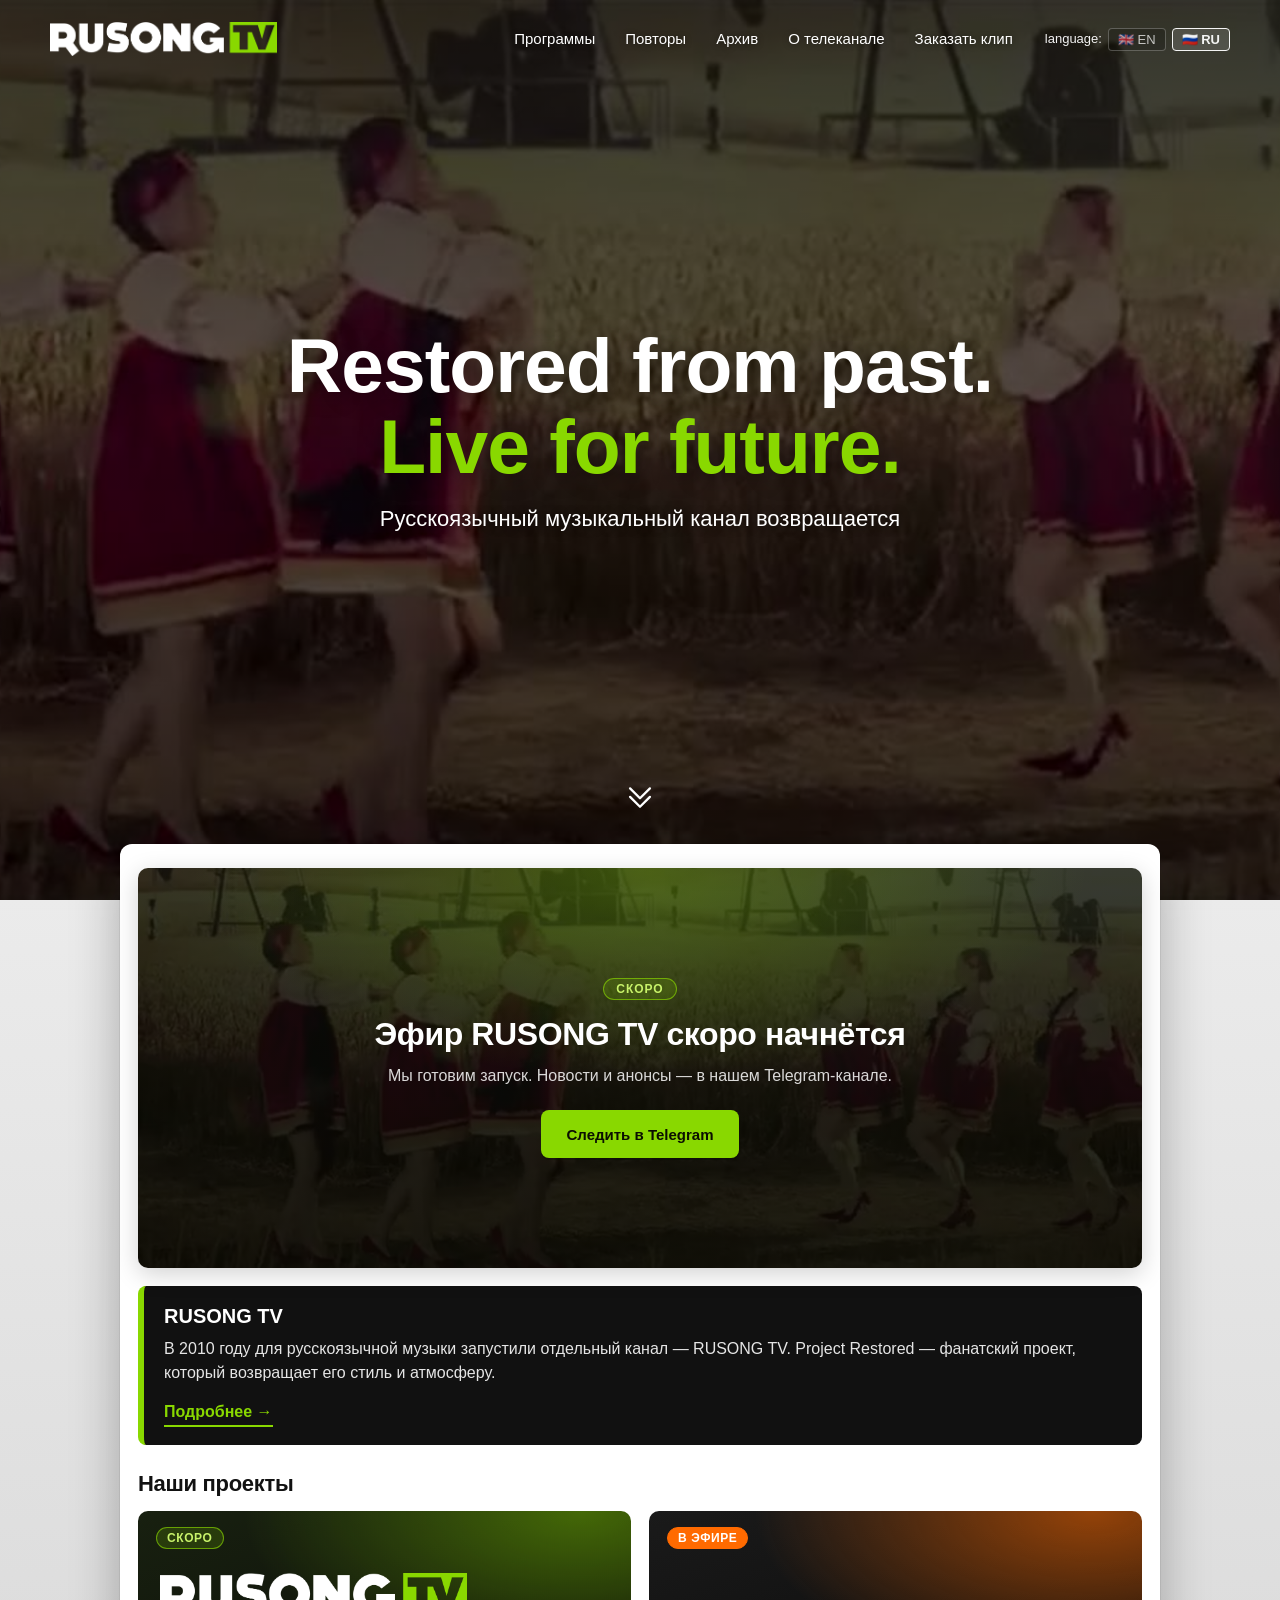
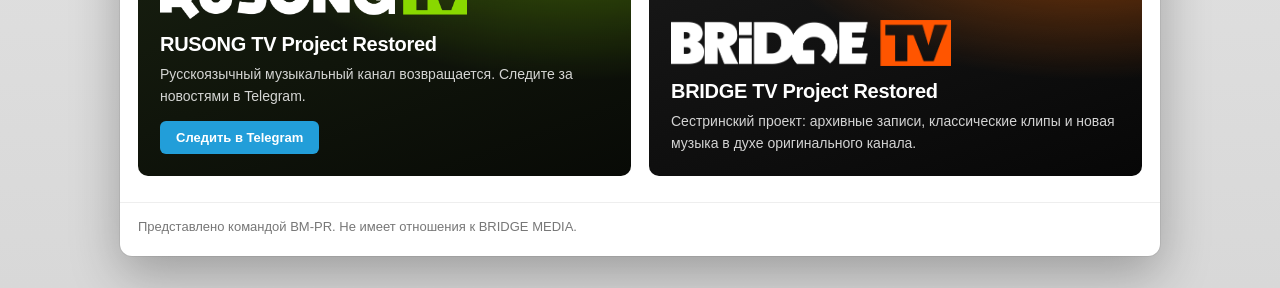
==== index.html @ b561be5f "v1.0 initial release" ====
<!doctype html>
<html lang="ru">
<head>
  <meta charset="utf-8" />
  <meta name="viewport" content="width=device-width, initial-scale=1" />
  <meta name="theme-color" content="#070707">
  <meta name="description" content="RUSONG TV: Project Restored — фанатский проект по возрождению русскоязычного музыкального канала">
  <title>RUSONG TV — Project Restored</title>
  <link rel="icon" href="favicon.ico" sizes="any">
  <link rel="icon" type="image/png" sizes="32x32" href="favicon-32.png">
  <link rel="icon" type="image/png" sizes="192x192" href="favicon-192.png">
  <link rel="apple-touch-icon" href="apple-touch-icon.png">
  <link rel="stylesheet" href="fonts.css">
  <link rel="stylesheet" href="home.css">
</head>
<body>
  <!-- HERO: видео на фоне -->
  <section class="hero-screen">
    <video class="hero-video" id="heroVideo" autoplay muted loop playsinline preload="auto" aria-hidden="true"></video>
    <noscript><video class="hero-video" autoplay muted loop playsinline aria-hidden="true" src="hero.webm"></video></noscript>
    <script>
      /* Выбор hero-видео по пропорциям экрана:
         широкий экран (16:9, 16:10, ультравайд) -> hero.webm / hero-wide.mp4,
         почти квадратный (4:3, 5:4) и телефон -> hero.mp4.
         Грузится только одно видео; при смене окна/поворота экрана выбор обновляется. */
      (function () {
        var v = document.getElementById('heroVideo');
        if (!v) return;
        if (window.matchMedia && matchMedia('(prefers-reduced-motion: reduce)').matches) return; /* без анимации — видео не грузим */
        var net = navigator.connection || {};
        if (net.saveData || /(^|-)2g$/.test(net.effectiveType || '')) return;                    /* экономия трафика / очень медленная сеть */

        var WIDE_FROM = 1.5;   /* ширина/высота блока: от 1.5 (3:2) и шире — «широкое» видео */
        var PHONE_MAX = 760;   /* экран уже этого (телефон в портрете) — лёгкое вертикальное видео */
        var VIDEOS = {
          wide:  [['hero.webm', 'video/webm'], ['hero-wide.mp4', 'video/mp4']], /* hero-wide.mp4 — необязательный запасной для Safari */
          std:   [['hero.mp4',  'video/mp4']],
          phone: [['hero-mobile.mp4', 'video/mp4'], ['hero.mp4', 'video/mp4']]  /* нет hero-mobile.mp4 — возьмётся hero.mp4 */
        };
        var hero = v.parentNode, current = null, timer;

        function pick() {
          var w = hero.clientWidth || window.innerWidth;
          var h = hero.clientHeight || window.innerHeight;
          var kind = (w <= PHONE_MAX) ? 'phone' : (w / h >= WIDE_FROM ? 'wide' : 'std');
          if (kind === current) return;
          current = kind;
          v.innerHTML = '';
          VIDEOS[kind].forEach(function (f) {
            var s = document.createElement('source');
            s.src = f[0]; s.type = f[1];
            v.appendChild(s);
          });
          v.load();
          var p = v.play();
          if (p && p.catch) p.catch(function () {});
        }

        pick();
        window.addEventListener('resize', function () { clearTimeout(timer); timer = setTimeout(pick, 250); });

        /* видео вне экрана не крутим — экономим батарею */
        if ('IntersectionObserver' in window) {
          new IntersectionObserver(function (e) {
            if (e[0].isIntersecting) { var p = v.play(); if (p && p.catch) p.catch(function () {}); }
            else v.pause();
          }, { threshold: 0.05 }).observe(hero);
        }
      })();
    </script>

  <header class="site-header">
    <div class="logo">
      <a href="index.html">
        <img src="logo.png" alt="RUSONG TV" height="34">
      </a>
    </div>
    <nav id="siteNav">
        <a href="shows.html" data-i18n="nav_shows">Программы</a>
        <a href="repeats.html" data-i18n="nav_repeats">Повторы</a>
        <a href="identity.html" data-i18n="nav_identity">Архив</a>
        <a href="about.html" data-i18n="nav_about">О телеканале</a>
        <a href="order.html" data-i18n="nav_order">Заказать клип</a>
    </nav>
    <div class="top-right">
      <div class="lang">
        language:
        <button class="lang-btn" onclick="setLang('en')">🇬🇧 EN</button>
        <button class="lang-btn active" onclick="setLang('ru')">🇷🇺 RU</button>
      </div>
    </div>
    <button class="burger" type="button" aria-label="Menu" aria-expanded="false" aria-controls="siteNav"><span></span><span></span><span></span></button>
  </header>

    <div class="hero-overlay"></div>
    <div class="hero-content">
      <h1>Restored from past.<span>Live for future.</span></h1>
      <p data-i18n="hero_tagline">Русскоязычный музыкальный канал возвращается</p>
    </div>

    <a class="hero-scroll" href="#live" aria-label="Scroll down">
      <svg viewBox="0 0 24 24" fill="none" stroke="currentColor" stroke-width="1.6" stroke-linecap="round" stroke-linejoin="round" aria-hidden="true">
        <polyline points="5 8 12 15 19 8"></polyline>
        <polyline points="5 14 12 21 19 14"></polyline>
      </svg>
    </a>
  </section>

  <div class="page">

    <!-- Скоро в эфире -->
    <section id="live" class="live-section">
      <div class="live-soon">
        <div class="live-soon__inner">
          <span class="live-soon__badge" data-i18n="soon_badge">Скоро</span>
          <h2 data-i18n="soon_title">Эфир RUSONG TV скоро начнётся</h2>
          <p data-i18n="soon_text">Мы готовим запуск. Новости и анонсы — в нашем Telegram-канале.</p>
          <a class="soon-btn" href="https://t.me/rtv_restored" target="_blank" rel="noopener" data-i18n="soon_btn">Следить в Telegram</a>
        </div>
      </div>
    </section>

    <!-- О канале -->
    <section class="history-today">
      <div class="history-card">
        <h2 data-i18n="about_title">RUSONG TV</h2>
        <p data-i18n="about_text">В 2010 году для русскоязычной музыки запустили отдельный канал — RUSONG TV. Project Restored — фанатский проект, который возвращает его стиль и атмосферу.</p>
        <a href="about.html" data-i18n="about_more">Подробнее →</a>
      </div>
    </section>

    <!-- Наши проекты -->
    <section class="projects">
      <h2 class="projects-title" data-i18n="projects_title">Наши проекты</h2>
      <div class="projects-grid">

        <a class="proj proj-rusong" href="https://t.me/rtv_restored" target="_blank" rel="noopener">
          <span class="proj-badge" data-i18n="badge_soon">Скоро</span>
          <div class="proj-body">
            <img class="proj-logo" src="logo.png" alt="RUSONG TV">
            <h3>RUSONG TV Project Restored</h3>
            <p data-i18n="proj_rus_text">Русскоязычный музыкальный канал возвращается. Следите за новостями в Telegram.</p>
            <span class="proj-link" data-i18n="proj_rus_btn">Следить в Telegram</span>
          </div>
        </a>

        <a class="proj proj-btv" href="https://btvrestored.ru/" target="_blank" rel="noopener">
          <span class="proj-badge proj-badge--live" data-i18n="badge_live">В эфире</span>
          <div class="proj-body">
            <img class="proj-logo" src="bridge-logo.png" alt="BRIDGE TV">
            <h3>BRIDGE TV Project Restored</h3>
            <p data-i18n="proj_btv_text">Сестринский проект: архивные записи, классические клипы и новая музыка в духе оригинального канала.</p>
          </div>
        </a>

      </div>
    </section>

    <footer>
      <span data-i18n="footer">Представлено командой BM-PR. Не имеет отношения к BRIDGE MEDIA.</span>
    </footer>
  </div>

  <script>
    var i18n = {
  "en": {
    "nav_shows": "Shows",
    "nav_repeats": "Repeats",
    "nav_identity": "Archive",
    "nav_about": "About",
    "nav_order": "Order clip",
    "footer": "Presented by BM-PR. Not affiliated with BRIDGE MEDIA.",
    "hero_tagline": "The Russian-language music channel is coming back",
    "soon_badge": "Coming soon",
    "soon_title": "RUSONG TV is about to go on air",
    "soon_text": "We are preparing the launch. News and announcements are in our Telegram channel.",
    "soon_btn": "Follow on Telegram",
    "about_title": "RUSONG TV",
    "about_text": "In 2010 a separate channel for Russian-language music — RUSONG TV — was launched. Project Restored is a fan project that brings back its style and atmosphere.",
    "about_more": "Read more →",
    "projects_title": "Our projects",
    "badge_soon": "Coming soon",
    "badge_live": "On air",
    "proj_rus_text": "The Russian-language music channel is coming back. Follow the news on Telegram.",
    "proj_rus_btn": "Follow on Telegram",
    "proj_btv_text": "Sister project: archive broadcasts, classic clips and new music in the spirit of the original channel."
  },
  "ru": {
    "nav_shows": "Программы",
    "nav_repeats": "Повторы",
    "nav_identity": "Архив",
    "nav_about": "О телеканале",
    "nav_order": "Заказать клип",
    "footer": "Представлено командой BM-PR. Не имеет отношения к BRIDGE MEDIA.",
    "hero_tagline": "Русскоязычный музыкальный канал возвращается",
    "soon_badge": "Скоро",
    "soon_title": "Эфир RUSONG TV скоро начнётся",
    "soon_text": "Мы готовим запуск. Новости и анонсы — в нашем Telegram-канале.",
    "soon_btn": "Следить в Telegram",
    "about_title": "RUSONG TV",
    "about_text": "В 2010 году для русскоязычной музыки запустили отдельный канал — RUSONG TV. Project Restored — фанатский проект, который возвращает его стиль и атмосферу.",
    "about_more": "Подробнее →",
    "projects_title": "Наши проекты",
    "badge_soon": "Скоро",
    "badge_live": "В эфире",
    "proj_rus_text": "Русскоязычный музыкальный канал возвращается. Следите за новостями в Telegram.",
    "proj_rus_btn": "Следить в Telegram",
    "proj_btv_text": "Сестринский проект: архивные записи, классические клипы и новая музыка в духе оригинального канала."
  }
};

    function setLang(lang) {
      if (!i18n[lang]) lang = 'ru';
      document.querySelectorAll('[data-i18n]').forEach(function (el) {
        var key = el.getAttribute('data-i18n');
        if (i18n[lang][key]) el.textContent = i18n[lang][key];
      });
      document.documentElement.lang = lang;
      document.querySelectorAll('.lang-btn').forEach(function (btn) {
        btn.classList.toggle('active', btn.getAttribute('onclick').indexOf("'" + lang + "'") !== -1);
      });
      try { localStorage.setItem('lang', lang); } catch (e) {}
    }

    var savedLang = 'ru';
    try { savedLang = localStorage.getItem('lang') || 'ru'; } catch (e) {}
    setLang(savedLang);
  </script>
  <script src="menu.js" defer></script>
</body>
</html>
---- home.css ----
/* ===== BRIDGE TV — Project Restored: главная страница ===== */
:root{
  --bg:#f2f2f2;
  --panel:#fff;
  --black:#070707;
  --accent:#89d800;
  --accent2:#a6e22e;
  --text:#222;
  --line:#e6e6e6;
  --blue:#235fa8;
}
*{box-sizing:border-box}
html{scroll-behavior:smooth}
body{
  margin:0;
  font-family:'Gotham Pro', Roboto, Arial, Helvetica, sans-serif;
  background:linear-gradient(180deg,#fbfbfb 0%, #ededed 42%, #d8d8d8 100%);
  color:var(--text);
}
a{color:inherit;text-decoration:none}

/* ---------- HERO: видео на фоне ---------- */
.hero-screen{
  position:relative;
  height:100vh;
  height:100svh;
  min-height:560px;
  overflow:hidden;
  background:#0b0b0b url("hero-poster.jpg") center / cover no-repeat;
  color:#fff;
}
.hero-video{
  position:absolute;
  inset:0;
  width:100%;
  height:100%;
  object-fit:cover;          /* 4:3 видео заполняет любой экран */
  object-position:center 40%;/* какую часть кадра сохранять при обрезке */
  z-index:0;
}
.hero-overlay{
  position:absolute;
  inset:0;
  z-index:1;
  background:
    linear-gradient(180deg, rgba(0,0,0,.80) 0%, rgba(0,0,0,.66) 38%, rgba(0,0,0,.68) 62%, rgba(0,0,0,.80) 100%);
}

/* шапка поверх видео */
.site-header{
  position:relative;
  z-index:3;
  width:min(1180px, calc(100% - 48px));
  margin:0 auto;
  padding:22px 0;
  display:flex;
  align-items:center;
  gap:32px;
}
.logo{display:flex;align-items:center;flex:0 0 auto}
.logo img{display:block;height:34px;width:auto;max-width:100%}
.site-header nav{
  display:flex;
  gap:30px;
  margin-left:auto;
  font-size:15px;
  font-weight:500;
}
.site-header nav a{
  color:#fff;
  padding:6px 0;
  border-bottom:2px solid transparent;
  text-shadow:0 1px 6px rgba(0,0,0,.45);
  transition:border-color .15s, color .15s;
}
.site-header nav a:hover{border-color:var(--accent)}
.top-right{
  flex:0 0 auto;
  font-size:13px;
  line-height:1.7;
  text-align:right;
}
.top-right .lang{
  display:flex;
  align-items:center;
  justify-content:flex-end;
  gap:6px;
  opacity:.95;
}
.lang-btn{
  background:rgba(0,0,0,.25);
  border:1px solid rgba(255,255,255,.35);
  color:#fff;
  border-radius:4px;
  padding:3px 9px;
  font-size:13px;
  font-family:inherit;
  cursor:pointer;
  opacity:.75;
  transition:opacity .15s, background .15s;
}
.lang-btn:hover{opacity:1}
.lang-btn.active{opacity:1;border-color:#fff;font-weight:700;background:rgba(255,255,255,.14)}

/* заголовок по центру */
.hero-content{
  position:absolute;
  inset:0;
  z-index:2;
  display:flex;
  flex-direction:column;
  align-items:center;
  justify-content:center;
  text-align:center;
  padding:0 24px 40px;
  pointer-events:none;
}
.hero-content h1{
  margin:0 0 16px;
  font-size:clamp(34px, 6vw, 88px);
  font-weight:900;
  line-height:1.05;
  letter-spacing:-1px;
  text-shadow:0 2px 24px rgba(0,0,0,.45);
}
.hero-content h1 span{display:block;color:var(--accent)}
.hero-content p{
  margin:0;
  max-width:760px;
  font-size:clamp(16px, 1.8vw, 22px);
  line-height:1.45;
  text-shadow:0 1px 10px rgba(0,0,0,.5);
}

/* стрелка вниз */
.hero-scroll{
  position:absolute;
  z-index:3;
  left:50%;
  bottom:84px;
  width:44px;
  height:44px;
  margin-left:-22px;
  display:flex;
  align-items:center;
  justify-content:center;
  color:#fff;
  animation:hero-bounce 2s ease-in-out infinite;
}
.hero-scroll svg{width:34px;height:34px}
@keyframes hero-bounce{
  0%,100%{transform:translateY(0);opacity:.75}
  50%{transform:translateY(8px);opacity:1}
}

/* ---------- Контент под героем ---------- */
.page{
  position:relative;
  z-index:4;
  width:min(1040px, calc(100% - 24px));
  margin:-56px auto 32px;
  background:var(--panel);
  border-radius:12px;
  overflow:hidden;
  box-shadow:0 18px 50px rgba(0,0,0,.28), 0 0 0 1px rgba(0,0,0,.06);
}
#live{scroll-margin-top:12px}

.video-frame{
  position:relative;
  width:100%;
  aspect-ratio:16/9;
  min-height:220px;
  background:#000;
  border-radius:10px;
  overflow:hidden;
  box-shadow:0 6px 24px rgba(0,0,0,.18);
}
.video-frame iframe{
  position:absolute;
  inset:0;
  width:100%;
  height:100%;
  border:0;
  background:#000;
}
.video-fallback{
  display:inline-flex;
  align-items:center;
  justify-content:center;
  margin-top:10px;
  padding:10px 16px;
  background:var(--accent);
  border-radius:6px;
  font-size:13px;
  color:#fff;
  font-weight:700;
  box-shadow:0 2px 0 rgba(0,0,0,.16);
  transition:background .15s;
}
.video-fallback:hover{background:var(--accent2)}
.video-note{
  display:inline-block;
  margin-left:10px;
  font-size:12px;
  color:#777;
}

/* форма «Написать на экран» (часть стилей задана inline в HTML) */
#msg-box input:focus,
#msg-box select:focus{
  border-color:var(--accent) !important;
  box-shadow:0 0 0 3px rgba(137,216,0,.18);
}
#msgBtn:hover:not(:disabled){background:var(--accent2) !important}
#msgBtn:disabled{opacity:.6;cursor:not-allowed !important}

.msg-preview{
  margin-top:12px;
  padding:10px 12px;
  background:#fff;
  border:1px dashed #d2d2d2;
  border-radius:6px;
  color:#333;
  font-size:13px;
  min-height:38px;
}
.request-status{
  margin-top:10px;
  padding:9px 11px;
  border-radius:6px;
  background:#fff;
  border:1px solid #e2e2e2;
  color:#666;
  font-size:13px;
  display:none;
}
.request-status.visible{display:block}

.history-today{padding:18px 18px 0}
.history-card{
  background:#111;
  color:#fff;
  border-radius:8px;
  padding:18px 20px;
  border-left:6px solid var(--accent);
}
.history-card h2{margin:0 0 8px;font-size:20px;color:#fff}
.history-card p{margin:0;line-height:1.5;color:#e5e5e5}

.page > footer{
  margin-top:20px;
  padding:16px 18px 22px;
  color:#777;
  font-size:13px;
  border-top:1px solid #eee;
}

/* ---------- Адаптив ---------- */
@media (max-width:860px){
  .hero-screen{height:86vh;height:86svh;min-height:480px}
  .site-header{flex-wrap:wrap;gap:12px 16px;padding:16px 0}
  .logo img{height:28px}
  .top-right{margin-left:auto}
  .site-header nav{order:3;width:100%;margin-left:0;gap:8px 20px;flex-wrap:wrap;font-size:14px}
  .hero-scroll{bottom:72px}
  .video-frame{min-height:180px}
}

/* ---------- Без анимации, если так настроена система ---------- */
@media (prefers-reduced-motion:reduce){
  html{scroll-behavior:auto}
  .hero-video{display:none}
  .hero-scroll{animation:none}
}

/* ---------- Наши проекты ---------- */
.projects{padding:26px 18px 6px}
.projects-title{
  margin:0 0 14px;
  font-size:22px;
  font-weight:900;
  letter-spacing:-.3px;
  color:#111;
}
.projects-grid{
  display:grid;
  grid-template-columns:repeat(2, 1fr);
  gap:18px;
}
.proj{
  position:relative;
  display:flex;
  align-items:flex-end;
  min-height:260px;
  padding:22px;
  border-radius:10px;
  overflow:hidden;
  color:#fff;
  background:#111;
  transition:transform .2s, box-shadow .2s;
}
.proj:hover{transform:translateY(-3px);box-shadow:0 14px 30px rgba(0,0,0,.28)}
/* Фоны плиток. Чтобы поставить картинку:
   .proj-rusong{background-image:linear-gradient(...), url("rusong-bg.jpg")} */
.proj-btv{
  background:
    radial-gradient(520px 260px at 90% 0%, rgba(137,216,0,.55), transparent 65%),
    linear-gradient(160deg, #1a1a1a 0%, #070707 100%);
}
.proj-rusong{
  background:
    radial-gradient(520px 260px at 90% 0%, rgba(137,216,0,.42), transparent 65%),
    linear-gradient(160deg, #182010 0%, #080a06 100%);
}
.proj-rusong .proj-badge{
  background:rgba(137,216,0,.16);
  border-color:rgba(137,216,0,.65);
  color:#c8f26a;
}
.proj-badge{
  position:absolute;
  top:16px;
  left:18px;
  padding:3px 10px;
  font-size:12px;
  font-weight:700;
  letter-spacing:.05em;
  text-transform:uppercase;
  color:#fff;
  background:rgba(255,255,255,.16);
  border:1px solid rgba(255,255,255,.3);
  border-radius:20px;
}
.proj-badge--live{background:var(--accent);border-color:var(--accent)}
.proj-body{position:relative;width:100%}
.proj-logo{display:block;height:46px;width:auto;max-width:70%;margin:0 0 14px}
.proj h3{margin:0 0 8px;font-size:20px;font-weight:900;letter-spacing:-.3px}
.proj p{margin:0;font-size:14px;line-height:1.55;color:rgba(255,255,255,.82)}
.proj-link{
  display:inline-block;
  margin-top:14px;
  padding:9px 16px;
  font-size:13px;
  font-weight:700;
  color:#fff;
  background:#229ED9;
  border-radius:6px;
}
@media (max-width:860px){
  .projects-grid{grid-template-columns:1fr}
  .proj{min-height:220px}
}
@media (prefers-reduced-motion:reduce){
  .proj{transition:none}
  .proj:hover{transform:none}
}

/* ======================================================
   ТЕЛЕФОНЫ
   ====================================================== */
html{-webkit-text-size-adjust:100%;text-size-adjust:100%}
a,button,select{-webkit-tap-highlight-color:transparent;touch-action:manipulation}

@media (max-width:860px){
  /* шапка: 1-я строка — логотип + язык, 2-я — меню, которое листается пальцем */
  .logo a, .logo{min-height:44px;display:flex;align-items:center}
  .top-right .lang{font-size:0;gap:8px}              /* прячем слово «language:» */
  .lang-btn{
    min-height:44px;padding:0 10px;
    font-size:14px;
  }
  .site-header nav{
    flex-wrap:nowrap;
    overflow-x:auto;
    -webkit-overflow-scrolling:touch;
    scrollbar-width:none;
    gap:4px;
    margin:0 -4px;
    padding:0 4px;
  }
  .site-header nav::-webkit-scrollbar{display:none}
  .site-header nav a{
    flex:0 0 auto;
    display:flex;align-items:center;
    min-height:44px;
    padding:0 12px;
    white-space:nowrap;
    border-bottom:2px solid transparent;
  }
}
/* на сенсорных экранах «наведение» не должно залипать */
@media (hover:none){
  .card:hover,.asset:hover,.proj:hover,.pill:hover,.btn:hover,
  .sw-prev:hover,.sw-next:hover,.social-link:hover{transform:none}
  .card:hover .card-thumb img{transform:none}
}

@media (max-width:640px){
  /* форма «Написать на экран» — поля крупные, на всю ширину, без авто-зума iOS (шрифт 16px) */
  #msg-box{padding:14px !important}
  .msg-row{gap:12px !important}
  .msg-f{flex:1 1 100% !important;min-width:0 !important}
  .msg-f--type,.msg-f--btn{flex:1 1 calc(50% - 6px) !important}
  #msg-box label{font-size:12px !important}
  #msg-box input,#msg-box select{
    width:100% !important;
    min-height:46px;
    font-size:16px !important;
  }
  #msgBtn{width:100%;min-height:46px;font-size:16px !important}
  .video-fallback{min-height:44px;width:100%;margin-top:12px}
  .video-note{display:block;margin:8px 0 0}
  .proj{padding:18px}
}

@media (max-width:480px){
  .site-header{gap:8px 12px}
  .logo img{height:26px}
}

/* узкие ноутбуки / планшеты в альбомной ориентации (861–1000px): меню переносится на 2-ю строку */
@media (min-width:861px) and (max-width:1000px){
  .site-header{flex-wrap:wrap;gap:8px 20px}
  .top-right{margin-left:auto}
  .site-header nav{order:3;width:100%;margin-left:0;gap:28px}
}

/* ---- Плитки «Наши проекты»: бейдж больше не налезает на логотип ---- */
.proj{padding-top:62px}
.proj-badge{z-index:2}
.history-card h2{line-height:1.25}
@media (max-width:640px){
  .proj{padding:58px 18px 20px;min-height:0}
  .proj-logo{height:34px;max-width:72%;margin-bottom:12px}
  .proj h3{font-size:18px}
  .proj-badge{top:14px;left:16px}
}

/* ======================================================
   МЕНЮ-«БУРГЕР» НА ТЕЛЕФОНАХ (до 860px). На ПК не влияет.
   ====================================================== */
.burger{display:none}
@media (max-width:860px){
  .site-header{flex-wrap:nowrap;gap:12px}
  .site-header .logo{position:relative;z-index:60}

  /* кнопка */
  .burger{
    display:flex;flex-direction:column;align-items:center;justify-content:center;gap:6px;
    position:relative;z-index:60;
    flex:0 0 auto;margin-left:auto;
    width:46px;height:46px;padding:0;
    background:rgba(0,0,0,.25);
    border:1.5px solid rgba(255,255,255,.75);
    border-radius:50%;
    cursor:pointer;
  }
  .burger span{
    display:block;width:20px;height:2px;background:#fff;border-radius:2px;
    transition:transform .3s ease, opacity .2s ease;
  }
  body.menu-open .burger span:nth-child(1){transform:translateY(8px) rotate(45deg)}
  body.menu-open .burger span:nth-child(2){opacity:0}
  body.menu-open .burger span:nth-child(3){transform:translateY(-8px) rotate(-45deg)}

  /* полноэкранное меню */
  .site-header nav{
    position:fixed;inset:0;z-index:50;
    display:flex;flex-direction:column;align-items:center;justify-content:center;
    gap:4px;margin:0;padding:80px 24px 150px;
    width:auto;order:0;overflow:visible;
    background:#070707;
    opacity:0;visibility:hidden;pointer-events:none;
    transform:translateY(-12px);
    transition:opacity .28s ease, transform .28s ease, visibility 0s linear .28s;
  }
  .site-header nav a{
    justify-content:center;
    min-height:54px;padding:0 6px;
    font-size:22px;font-weight:700;
    border-bottom:2px solid transparent;
    opacity:0;transform:translateY(14px);
    transition:opacity .35s ease, transform .35s ease, color .15s, border-color .15s;
  }
  .site-header nav a.active{color:var(--accent);border-bottom-color:var(--accent)}

  /* выбор языка — внизу меню */
  .top-right{
    position:fixed;left:0;right:0;
    bottom:calc(44px + env(safe-area-inset-bottom));
    z-index:51;margin:0;text-align:center;
    opacity:0;visibility:hidden;pointer-events:none;
    transform:translateY(10px);
    transition:opacity .3s ease .12s, transform .3s ease .12s, visibility 0s linear .42s;
  }
  .top-right .lang{justify-content:center;gap:12px}
  .lang-btn{min-height:48px;padding:0 24px;font-size:16px}

  /* открыто */
  body.menu-open{overflow:hidden}
  body.menu-open .site-header{z-index:1000}
  body.menu-open .site-header nav{
    opacity:1;visibility:visible;pointer-events:auto;transform:none;
    transition:opacity .28s ease, transform .28s ease, visibility 0s;
  }
  body.menu-open .site-header nav a{opacity:1;transform:none}
  body.menu-open .site-header nav a:nth-child(1){transition-delay:.06s}
  body.menu-open .site-header nav a:nth-child(2){transition-delay:.11s}
  body.menu-open .site-header nav a:nth-child(3){transition-delay:.16s}
  body.menu-open .site-header nav a:nth-child(4){transition-delay:.21s}
  body.menu-open .site-header nav a:nth-child(5){transition-delay:.26s}
  body.menu-open .top-right{opacity:1;visibility:visible;pointer-events:auto;transform:none;transition:opacity .3s ease .3s, transform .3s ease .3s, visibility 0s}
}
@media (max-width:860px) and (prefers-reduced-motion:reduce){
  .burger span,.site-header nav,.site-header nav a,.top-right{transition:none !important}
}


/* ======================================================
   RUSONG TV: Project Restored — доработки
   ====================================================== */
/* BRIDGE-плитка сохраняет свои фирменные оранжевые цвета */
.proj-btv{
  background:
    radial-gradient(520px 260px at 90% 0%, rgba(255,106,0,.55), transparent 65%),
    linear-gradient(160deg, #1a1a1a 0%, #070707 100%);
}
.proj-btv .proj-badge--live{background:#ff6a00;border-color:#ff6a00;color:#fff}

/* на ярко-зелёном белый текст плохо читается — тёмный */
.video-fallback{color:#0b0f00}

/* блок «Скоро в эфире» вместо плеера */
.live-section{padding:24px 18px 0}
.live-soon{
  position:relative;
  display:flex;align-items:center;justify-content:center;text-align:center;
  min-height:clamp(280px, 40vw, 400px);
  padding:32px 22px;
  border-radius:10px;
  overflow:hidden;
  color:#fff;
  background:
    radial-gradient(640px 300px at 50% 0%, rgba(137,216,0,.30), transparent 70%),
    linear-gradient(rgba(6,9,3,.80), rgba(6,9,3,.90)),
    url("hero-poster.jpg") center / cover no-repeat,
    #080a06;
  box-shadow:0 6px 24px rgba(0,0,0,.18);
}
.live-soon__inner{max-width:560px}
.live-soon__badge{
  display:inline-block;margin-bottom:16px;padding:3px 12px;
  font-size:12px;font-weight:700;letter-spacing:.08em;text-transform:uppercase;
  color:#c8f26a;border:1px solid rgba(137,216,0,.65);background:rgba(137,216,0,.16);
  border-radius:20px;
}
.live-soon h2{margin:0 0 10px;font-size:clamp(22px, 3.2vw, 32px);font-weight:900;letter-spacing:-.4px;line-height:1.15}
.live-soon p{margin:0 auto 22px;font-size:16px;line-height:1.6;color:rgba(255,255,255,.84)}
.soon-btn{
  display:inline-flex;align-items:center;justify-content:center;
  min-height:48px;padding:0 26px;
  font-size:15px;font-weight:700;
  color:#0b0f00;background:var(--accent);
  border-radius:8px;
  box-shadow:0 2px 0 rgba(0,0,0,.2);
  transition:background .15s, transform .15s;
}
.soon-btn:hover{background:var(--accent2);transform:translateY(-2px)}

/* ссылка в карточке «о канале» */
.history-card a{
  display:inline-block;margin-top:12px;padding:6px 0 4px;
  font-weight:700;color:var(--accent);border-bottom:2px solid var(--accent);
  transition:color .15s;
}
.history-card a:hover{color:var(--accent2);border-color:var(--accent2)}

@media (max-width:640px){
  .live-section{padding:18px 14px 0}
  .live-soon{padding:26px 16px;min-height:300px}
  .soon-btn{width:100%}
  .history-today,.projects{padding-left:14px;padding-right:14px}
}
@media (hover:none){ .soon-btn:hover{transform:none} }
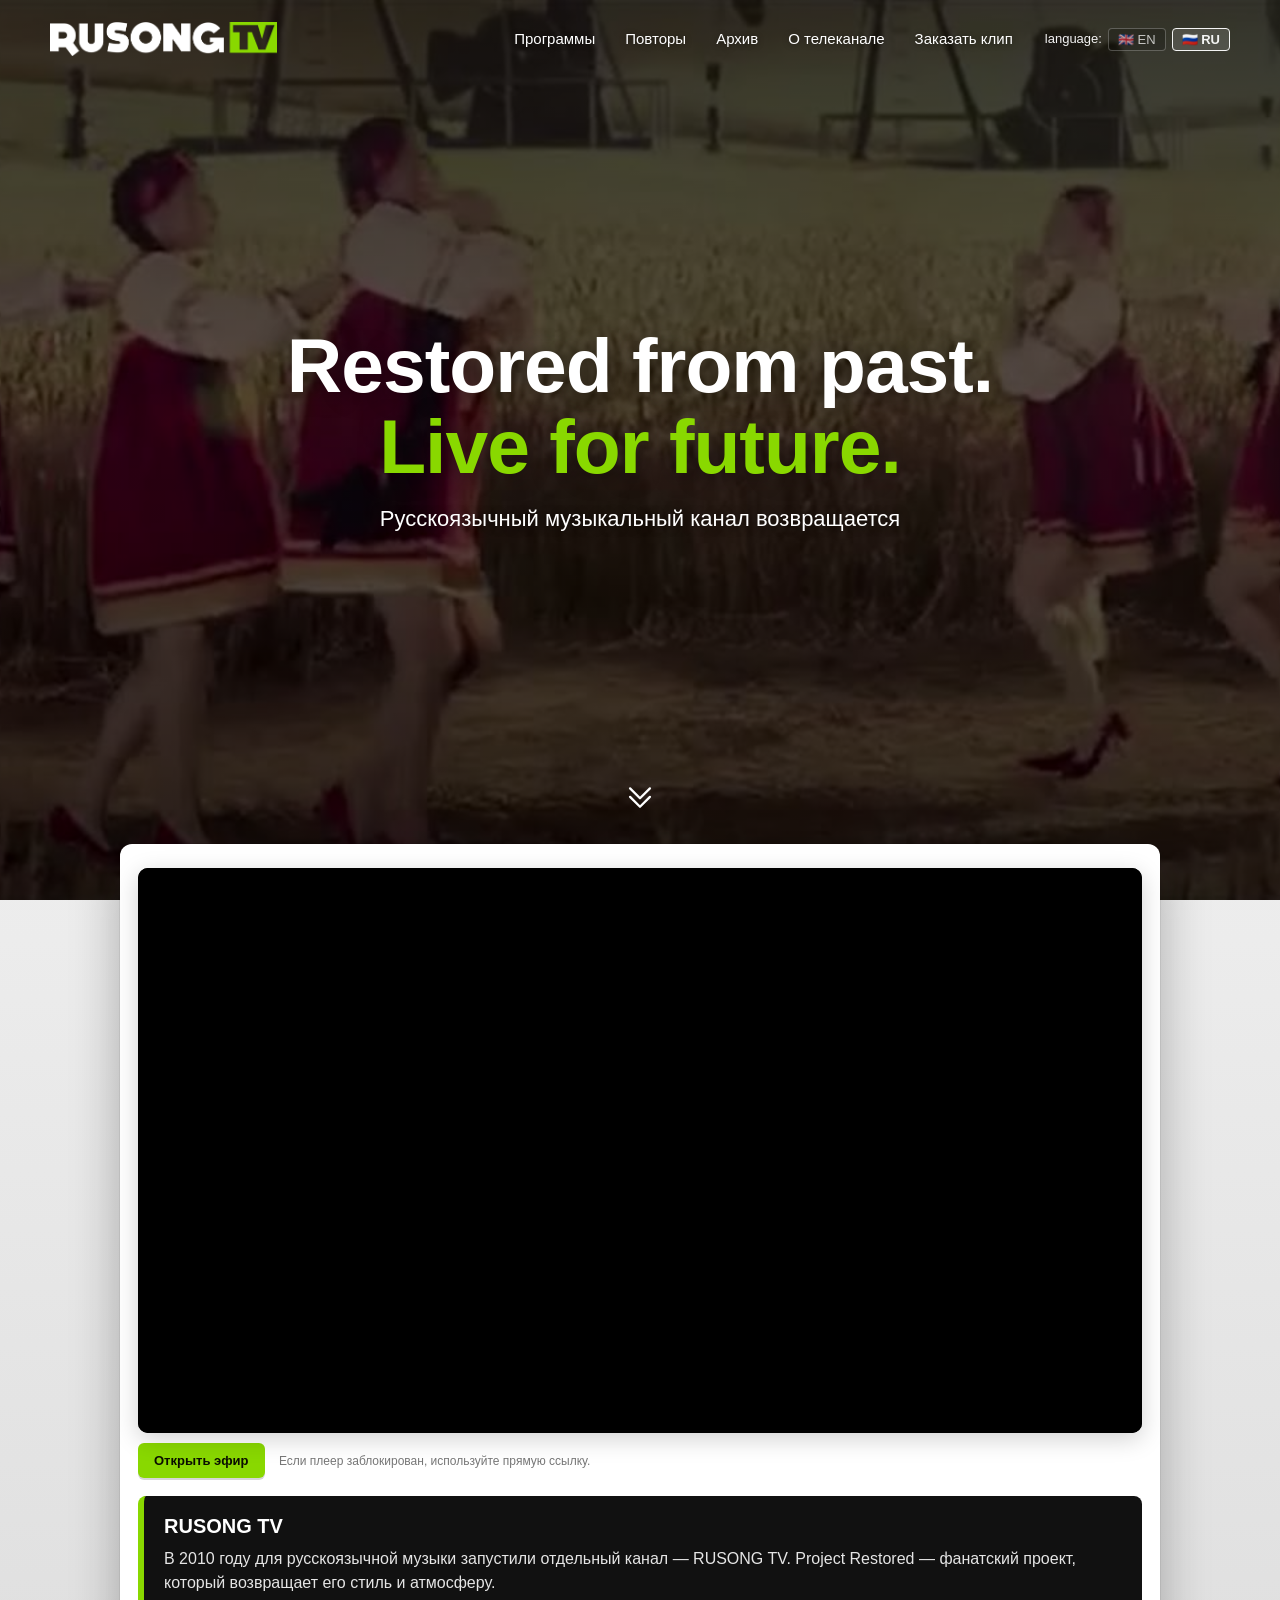
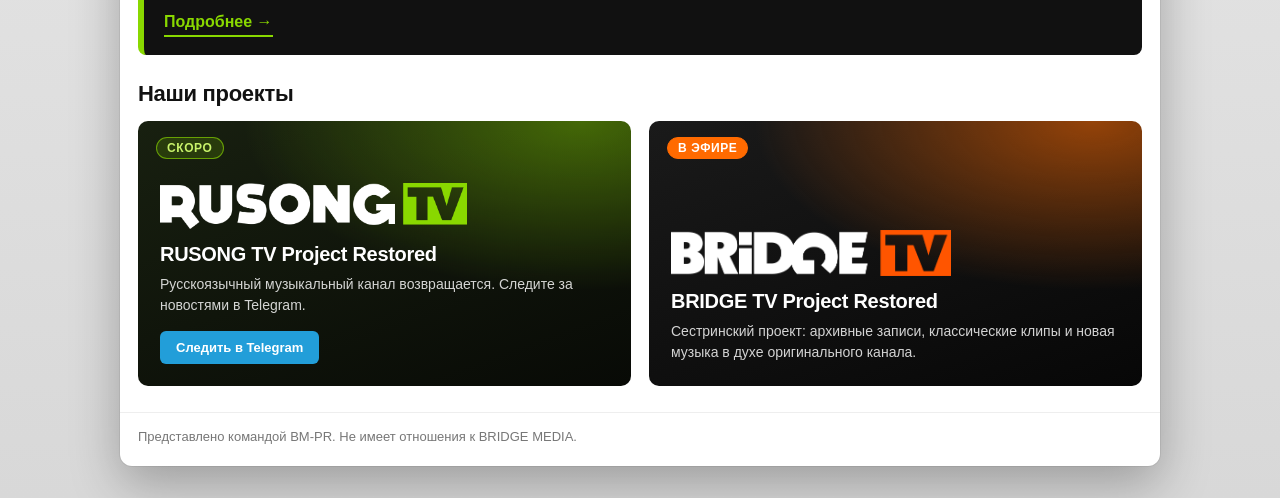
==== commit 95e78071: "LIVE player" ====
--- a/index.html
+++ b/index.html
@@ -108,16 +108,20 @@
 
   <div class="page">
 
-    <!-- Скоро в эфире -->
-    <section id="live" class="live-section">
-      <div class="live-soon">
-        <div class="live-soon__inner">
-          <span class="live-soon__badge" data-i18n="soon_badge">Скоро</span>
-          <h2 data-i18n="soon_title">Эфир RUSONG TV скоро начнётся</h2>
-          <p data-i18n="soon_text">Мы готовим запуск. Новости и анонсы — в нашем Telegram-канале.</p>
-          <a class="soon-btn" href="https://t.me/rtv_restored" target="_blank" rel="noopener" data-i18n="soon_btn">Следить в Telegram</a>
-        </div>
-      </div>
+    <!-- Прямой эфир -->
+    <section id="live" class="live-section" style="padding:24px 18px 0">
+      <div class="video-frame">
+        <iframe
+          src="https://live.vkvideo.ru/app/embed/rtvrestored"
+          allow="autoplay; fullscreen; picture-in-picture; encrypted-media"
+          allowfullscreen="true"
+          loading="lazy"
+          referrerpolicy="strict-origin-when-cross-origin"
+          scrolling="no">
+        </iframe>
+      </div>
+      <a class="video-fallback" href="https://live.vkvideo.ru/rtvrestored" target="_blank" rel="noopener" data-i18n="video_fallback">Открыть эфир</a>
+      <span class="video-note" data-i18n="video_note">Если плеер заблокирован, используйте прямую ссылку.</span>
     </section>
 
     <!-- О канале -->
@@ -170,6 +174,8 @@
     "nav_about": "About",
     "nav_order": "Order clip",
     "footer": "Presented by BM-PR. Not affiliated with BRIDGE MEDIA.",
+    "video_fallback": "Open live video",
+    "video_note": "If the player is blocked, use this direct link.",
     "hero_tagline": "The Russian-language music channel is coming back",
     "soon_badge": "Coming soon",
     "soon_title": "RUSONG TV is about to go on air",
@@ -192,6 +198,8 @@
     "nav_about": "О телеканале",
     "nav_order": "Заказать клип",
     "footer": "Представлено командой BM-PR. Не имеет отношения к BRIDGE MEDIA.",
+    "video_fallback": "Открыть эфир",
+    "video_note": "Если плеер заблокирован, используйте прямую ссылку.",
     "hero_tagline": "Русскоязычный музыкальный канал возвращается",
     "soon_badge": "Скоро",
     "soon_title": "Эфир RUSONG TV скоро начнётся",
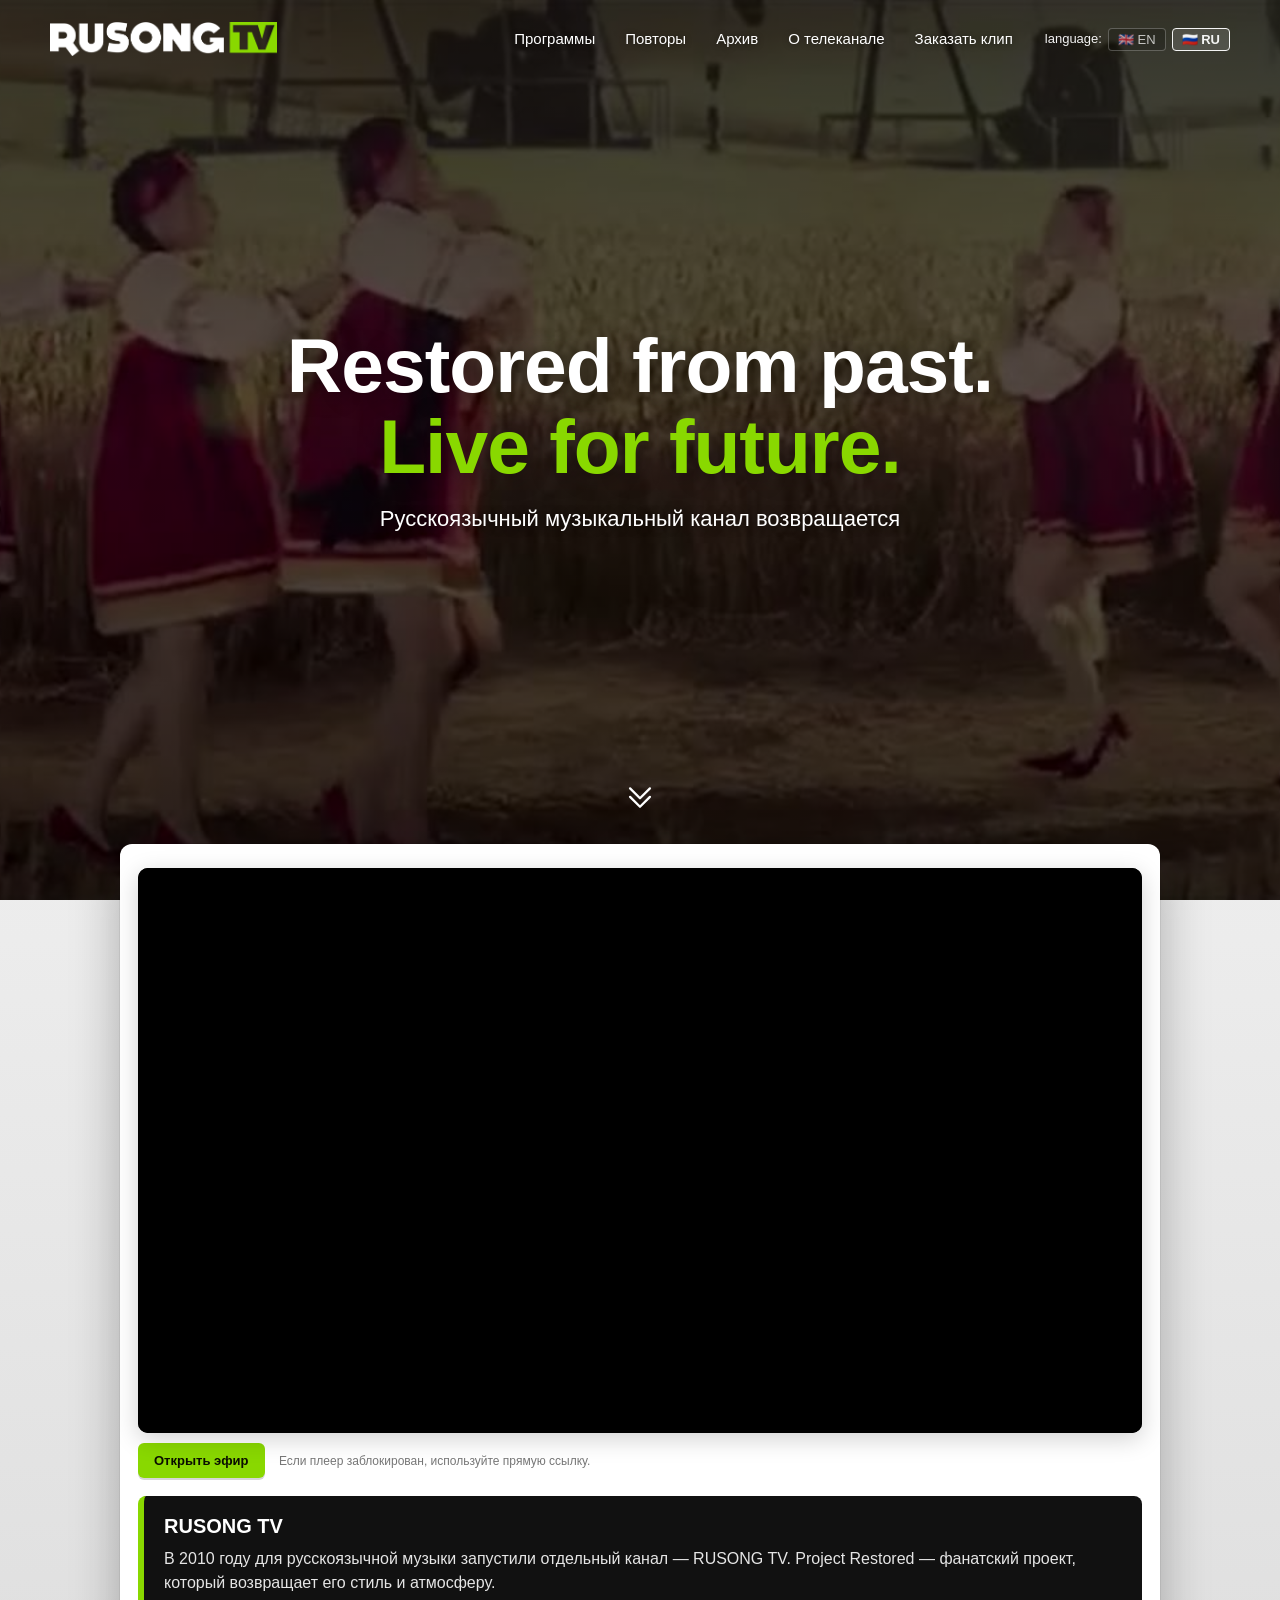
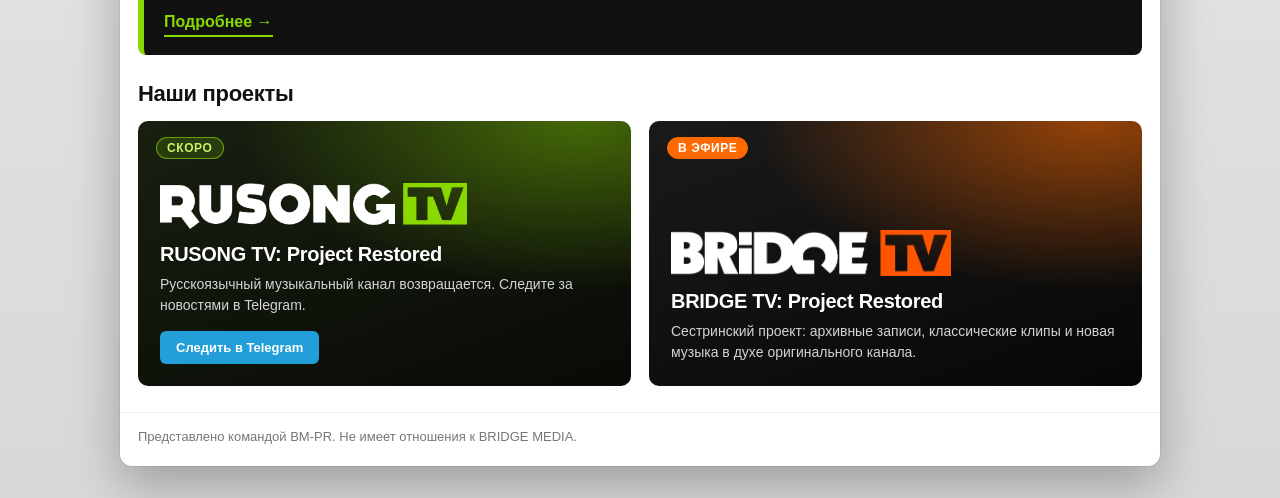
==== commit bcc21ed7: "12" ====
--- a/index.html
+++ b/index.html
@@ -142,7 +142,7 @@
           <span class="proj-badge" data-i18n="badge_soon">Скоро</span>
           <div class="proj-body">
             <img class="proj-logo" src="logo.png" alt="RUSONG TV">
-            <h3>RUSONG TV Project Restored</h3>
+            <h3>RUSONG TV: Project Restored</h3>
             <p data-i18n="proj_rus_text">Русскоязычный музыкальный канал возвращается. Следите за новостями в Telegram.</p>
             <span class="proj-link" data-i18n="proj_rus_btn">Следить в Telegram</span>
           </div>
@@ -152,7 +152,7 @@
           <span class="proj-badge proj-badge--live" data-i18n="badge_live">В эфире</span>
           <div class="proj-body">
             <img class="proj-logo" src="bridge-logo.png" alt="BRIDGE TV">
-            <h3>BRIDGE TV Project Restored</h3>
+            <h3>BRIDGE TV: Project Restored</h3>
             <p data-i18n="proj_btv_text">Сестринский проект: архивные записи, классические клипы и новая музыка в духе оригинального канала.</p>
           </div>
         </a>
